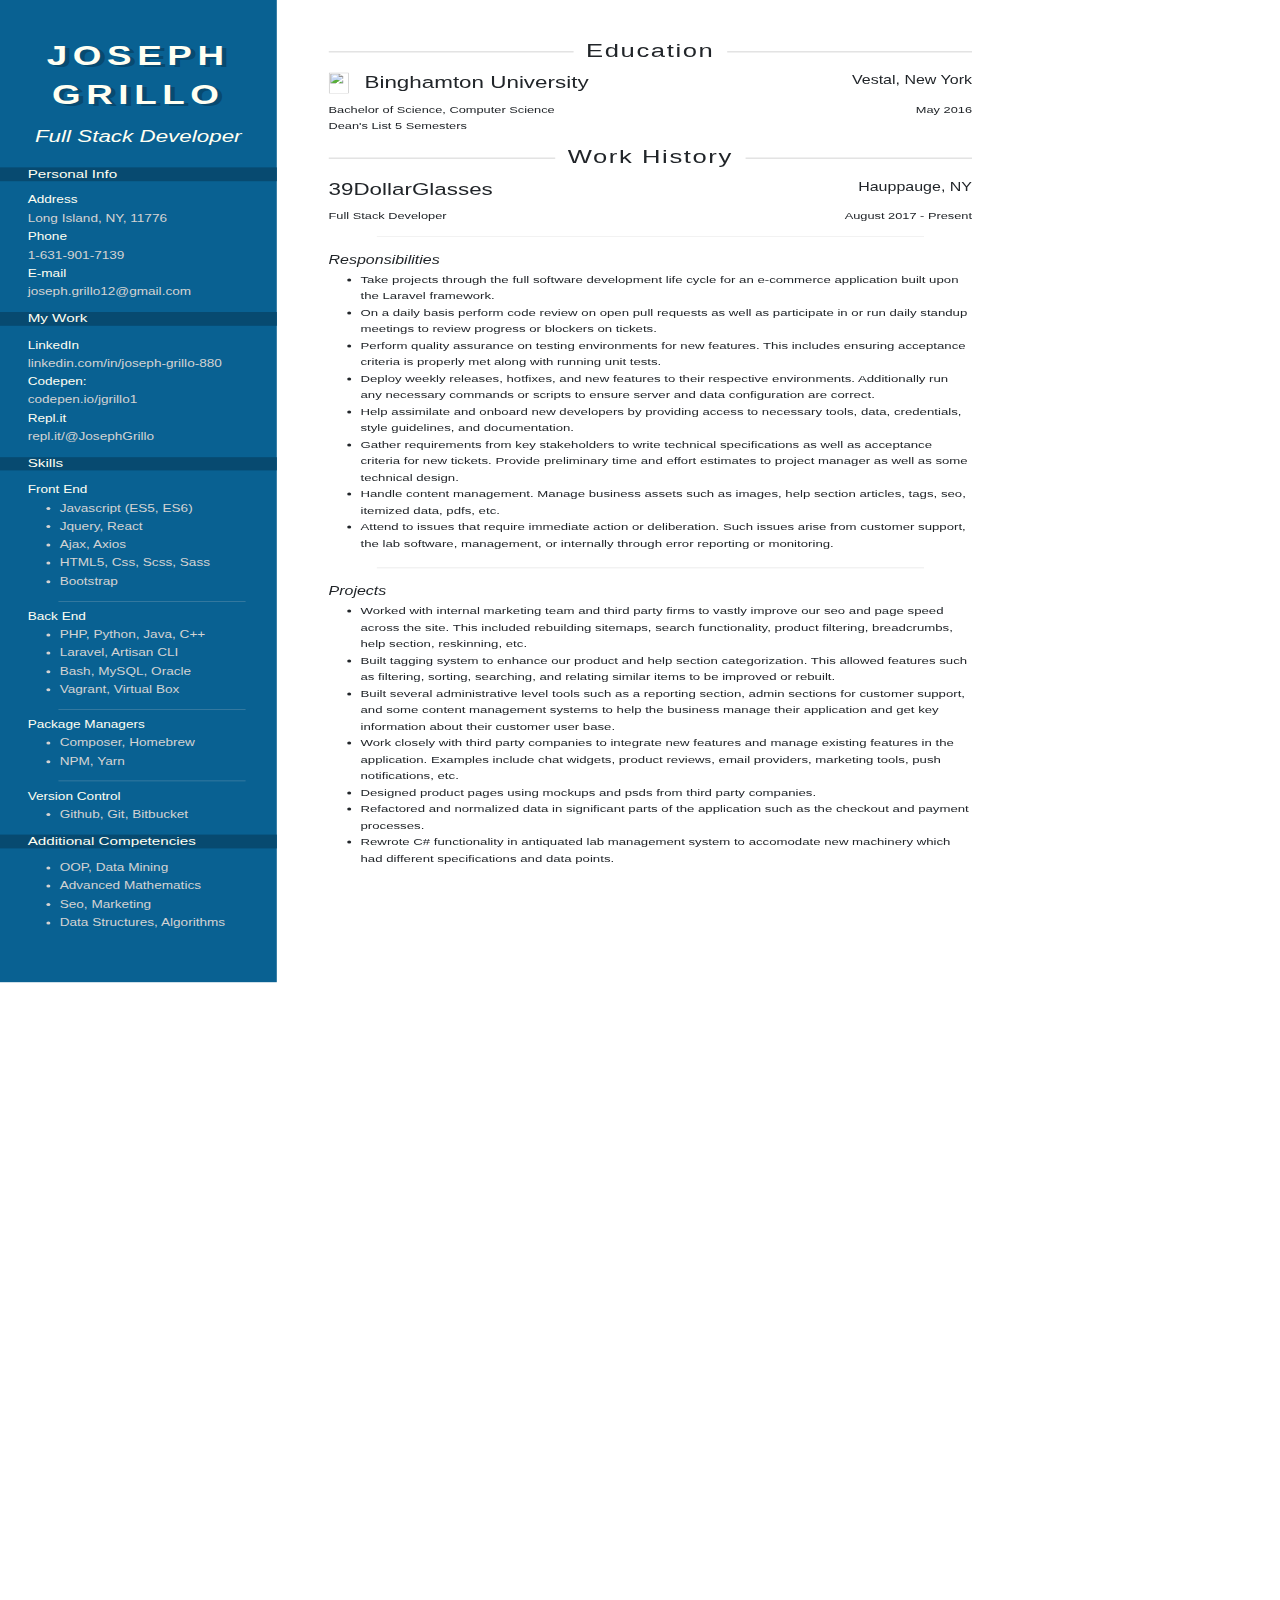
==== docs/index.html @ 46b4b8c8 "Move css folder within docs" ====
<head>
  <link rel="stylesheet" type="text/css" href="css/master.css">
  <link rel="stylesheet" href="https://cdnjs.cloudflare.com/ajax/libs/twitter-bootstrap/4.1.3/css/bootstrap.min.css"
</head>
<body>
  <div class="body">
    <!-- Thin Column -->
    <div class="info-column">
      <div class="info info--padding">
        <h2 class="info__title">Joseph</h2>
        <h2 class="info__title">Grillo</h2>
        <h3 class="info__description"><i>Full Stack Developer</i></h3>
      </div>

      <div class="info">
        <h6 class="info__header">Personal Info</h6>
        <div class="info__text">
          <h7>Address</h7>
          <br/>
          <h7 class="info__text--faded">Long Island, NY, 11776</h7>

          <br>
          <h7>Phone</h7>
          <br/>
          <h7 class="info__text--faded">1-631-901-7139</h7>

          <br>
          <h7>E-mail</h7>
          <br>
          <h7 class="info__text--faded">joseph.grillo12@gmail.com</h7>
        </div>
      </div>

      <div class="info">
        <!-- Need better name for this section -->
        <h6 class="info__header">My Work</h6>
        <div class="info__text">
          <h7>LinkedIn</h7>
          <br>
          <h7 class="info__text--faded">linkedin.com/in/joseph-grillo-880</h7>

          <br>
          <h7>Codepen: </h7>
          <br>
          <h7 class="info__text--faded">codepen.io/jgrillo1</h7>

          <br>
          <h7>Repl.it</h7>
          <br>
          <h7 class="info__text--faded">repl.it/@JosephGrillo</h7>
        </div>
      </div>

      <div class="info">
        <h6 class="info__header">Skills</h6>
        <div class="info__text">
          <!-- Front End -->
          <h7>Front End</h7>
          <ul>
            <li>Javascript (ES5, ES6)</li>
            <li>Jquery, React</li>
            <li>Ajax, Axios</li>
            <li>HTML5, Css, Scss, Sass</li>
            <li>Bootstrap</li>
          </ul>

          <hr class="info__hr">

          <!-- Back End -->
          <h7>Back End</h7>
          <ul>
            <li>PHP, Python, Java, C++</li>
            <li>Laravel, Artisan CLI</li>
            <li>Bash, MySQL, Oracle</li>
            <li>Vagrant, Virtual Box</li>
          </ul>

          <hr class="info__hr">

          <!-- Package Managers -->
          <h7>Package Managers</h7>
          <ul>
            <li>Composer, Homebrew</li>
            <li>NPM, Yarn</li>
          </ul>

          <hr class="info__hr">

          <!-- Version Control -->
          <h7>Version Control</h7>
          <ul>
            <li>Github, Git, Bitbucket</li>
          </ul>
        </div>
      </div>

      <div class="info">
        <h6 class="info__header">Additional Competencies</h6>
        <div class="info__text">
          <ul>
            <li>OOP, Data Mining</li>
            <li>Advanced Mathematics</li>
            <li>Seo, Marketing</li>
            <!-- <li>Agile, Scrum methodology</li> -->
            <li>Data Structures, Algorithms</li>
          </ul>
        </div>
      </div>

      <div class="info info--blank"></div>
    </div>

    <!-- Fat Column -->
    <div class="exp-column">
      <!-- Education -->
      <div class="exp">
        <h2 class="exp__title side-lines">Education</h2>
        <div class="exp__header row">
          <div class="col">
            <img src="https://image.flaticon.com/icons/png/512/49/49944.png" alt="">
            <h3>Binghamton University</h3>
          </div>
          <div class="col text-right">
            <h5>Vestal, New York</h5>
          </div>
        </div>

        <div class="exp__header row">
          <div class="col">
            <h6>Bachelor of Science, Computer Science</h6>
            <h6>Dean's List 5 Semesters</h6>
          </div>
          <div class="col text-right">
            <h6>May 2016</h6>
          </div>
        </div>
      </div>

      <!-- Work History -->
      <div class="exp">
        <h2 class="exp__title side-lines">Work History</h2>
        <div class="exp__header row">
          <div class="col">
            <h3>39DollarGlasses</h3>
          </div>
          <div class="col text-right">
            <h5>Hauppauge, NY</h5>
          </div>
        </div>
        <div class="exp__header row">
          <div class="col">
            <h6>Full Stack Developer</h6>
          </div>
          <div class="col text-right">
            <h6>August 2017 - Present</h6>
          </div>
        </div>

        <hr class="exp__hr">

        <div class="exp__header">
          <h5 class="italic">Responsibilities</h5>
          <ul class="exp__header--list">
            <li>
              Take projects through the full software development life cycle for
              an e-commerce application built upon the Laravel framework.
              <!-- Take projects for an e-commerce application through the full software
              development life cycle. -->
            </li>
            <li>
              On a daily basis perform code review on open pull requests as well
              as participate in or run daily standup meetings to review progress
              or blockers on tickets.
            </li>
            <li>
              Perform quality assurance on testing environments for new features.
              This includes ensuring acceptance criteria is properly met along
              with running unit tests.
            </li>
            <li>
              Deploy weekly releases, hotfixes, and new features to
              their respective environments. Additionally run any
              necessary commands or scripts to ensure server and data
              configuration are correct.

              <!-- Deploy new features to testing environments as well as weekly
              releases to the production environment. Additionally run any
              necessary commands or scripts to ensure server and data
              configuration are correct. -->
            </li>
            <li>
              Help assimilate and onboard new developers by providing access to
              necessary tools, data, credentials, style guidelines, and
              documentation.
            </li>
            <li>
              Gather requirements from key stakeholders to write technical
              specifications as well as acceptance criteria for new tickets.
              Provide preliminary time and effort estimates to project manager
              as well as some technical design.
            </li>
            <li>
              Handle content management. Manage business assets such as images,
              help section articles, tags, seo, itemized data, pdfs, etc.
            </li>
            <li>
              Attend to issues that require immediate action or
              deliberation. Such issues arise from customer support,
              the lab software, management, or internally through
              error reporting or monitoring.
            </li>
          </ul>

          <hr class="exp__hr">
        </div>

        <div class="exp__header">
          <h5 class="italic">Projects</h5>
          <ul class="exp__header--list">
            <li>
              Worked with internal marketing team and third party firms
              to vastly improve our seo and page speed across the site. This
              included rebuilding sitemaps, search functionality, product
              filtering, breadcrumbs, help section, reskinning, etc.
            </li>
            <li>
              Built tagging system to enhance our product and help section
              categorization. This allowed features such as filtering,
              sorting, searching, and relating similar items to be improved or rebuilt.
              <!-- Built tagging system to enhance our product and help section categorization.
              This allowed finding similar items, filtering, searching, and sorting features to be improved or rebuilt. -->
            </li>
            <li>
              Built several administrative level tools such as a reporting
              section, admin sections for customer support, and some content
              management systems to help the business manage their application
              and get key information about their customer user base.
            </li>
            <li>
              Work closely with third party companies to integrate new features
              and manage existing features in the application. Examples include
              chat widgets, product reviews, email providers, marketing tools,
              push notifications, etc.
            </li>
            <li>
              Designed product pages using mockups and psds from third party companies.
            </li>
            <li>
              Refactored and normalized data in significant parts of the application
              such as the checkout and payment processes.
            </li>
            <li>
              Rewrote C# functionality in antiquated lab management system to
              accomodate new machinery which had different specifications and
              data points.
            </li>
          </ul>
        </div>

      </div>
    </div>
  </div>
</body>
---- docs/css/master.css ----
.body {
  transform: scale(0.8, 0.6);
  transform-origin: 0 0; }

.faded-border {
  border-color: #D3D3D3;
  opacity: .35; }

.lt-sp-2 {
  letter-spacing: 2px; }

img {
  width: 25px;
  height: 35px;
  float: left;
  margin-right: 20px; }

.underline {
  border-bottom: 1px solid #D3D3D3; }

.italic {
  font-style: italic; }

.info__text > ul {
  color: #D3D3D3; }

.info-column {
  background-color: #096192;
  padding: 65px 0px;
  width: 27%;
  float: left; }

.info {
  color: #fffff2; }
  .info--padding {
    padding-bottom: 10px; }
  .info__header {
    background-color: #074a70;
    padding-left: 10%;
    margin-top: 10px;
    font-size: 19px; }
  .info__text {
    padding-left: 10%;
    line-height: 1.8;
    margin: 17.5px 0;
    font-size: 17px; }
    .info__text--faded {
      color: #D3D3D3; }
  .info__hr {
    margin-top: 10.5px;
    margin-bottom: 10.5px;
    width: 75%;
    border-color: #D3D3D3;
    opacity: .35; }
  .info__title {
    letter-spacing: 7px;
    font-size: 46px;
    font-weight: 550;
    text-shadow: 6px 4px #074a70;
    margin-bottom: 10px;
    text-align: center;
    text-transform: uppercase; }
  .info__description {
    text-align: center;
    margin-top: 25px;
    margin-bottom: 15px; }

.exp-column {
  padding: 65px 65px 55px;
  width: 73%;
  float: right; }

.exp {
  padding-bottom: 15px; }
  .exp__title {
    letter-spacing: 2px; }
  .exp__header {
    padding: 10px 0 0; }
    .exp__header--list {
      line-height: 27.5px;
      font-size: 16.5px;
      padding-bottom: 10px; }
  .exp__hr {
    width: 85%; }

.side-lines {
  overflow: hidden;
  text-align: center; }

.side-lines:before,
.side-lines:after {
  background-color: #333;
  content: "";
  display: inline-block;
  height: 1px;
  position: relative;
  vertical-align: middle;
  width: 75%;
  opacity: .35; }

.side-lines:before {
  right: 0.5em;
  margin-left: -50%; }

.side-lines:after {
  left: 0.5em;
  margin-right: -50%; }
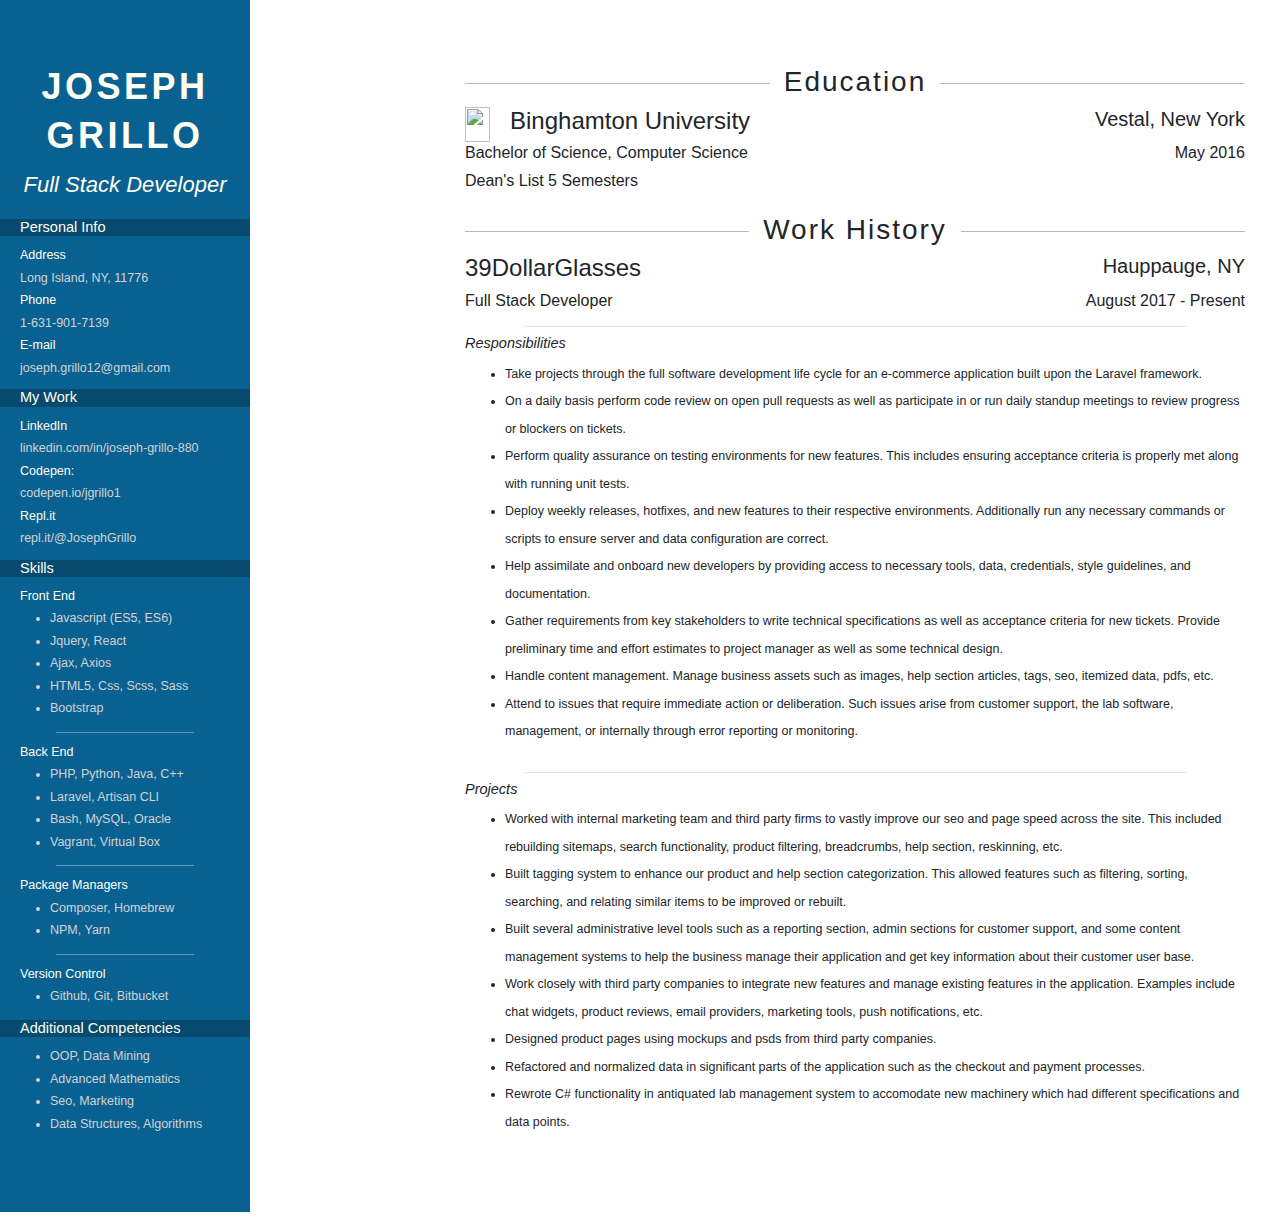
==== commit 46172971: "First attempt at shrinking" ====
--- a/docs/index.html
+++ b/docs/index.html
@@ -53,8 +53,9 @@
 
       <div class="info">
         <h6 class="info__header">Skills</h6>
-        <div class="info__text">
-          <!-- Front End -->
+
+        <!-- Front End -->
+        <div class="info__text">
           <h7>Front End</h7>
           <ul>
             <li>Javascript (ES5, ES6)</li>
@@ -63,10 +64,12 @@
             <li>HTML5, Css, Scss, Sass</li>
             <li>Bootstrap</li>
           </ul>
-
-          <hr class="info__hr">
-
-          <!-- Back End -->
+        </div>
+
+        <hr class="info__hr">
+
+        <!-- Back End -->
+        <div class="info__text">
           <h7>Back End</h7>
           <ul>
             <li>PHP, Python, Java, C++</li>
@@ -74,19 +77,23 @@
             <li>Bash, MySQL, Oracle</li>
             <li>Vagrant, Virtual Box</li>
           </ul>
-
-          <hr class="info__hr">
-
-          <!-- Package Managers -->
+        </div>
+
+        <hr class="info__hr">
+
+        <!-- Package Managers -->
+        <div class="info__text">
           <h7>Package Managers</h7>
           <ul>
             <li>Composer, Homebrew</li>
             <li>NPM, Yarn</li>
           </ul>
-
-          <hr class="info__hr">
-
-          <!-- Version Control -->
+        </div>
+
+        <hr class="info__hr">
+
+        <!-- Version Control -->
+        <div class="info__text">
           <h7>Version Control</h7>
           <ul>
             <li>Github, Git, Bitbucket</li>
@@ -118,7 +125,7 @@
         <div class="exp__header row">
           <div class="col">
             <img src="https://image.flaticon.com/icons/png/512/49/49944.png" alt="">
-            <h3>Binghamton University</h3>
+            <h4>Binghamton University</h4>
           </div>
           <div class="col text-right">
             <h5>Vestal, New York</h5>
@@ -141,7 +148,7 @@
         <h2 class="exp__title side-lines">Work History</h2>
         <div class="exp__header row">
           <div class="col">
-            <h3>39DollarGlasses</h3>
+            <h4>39DollarGlasses</h4>
           </div>
           <div class="col text-right">
             <h5>Hauppauge, NY</h5>
--- a/docs/css/master.css
+++ b/docs/css/master.css
@@ -1,7 +1,3 @@
-.body {
-  transform: scale(0.8, 0.6);
-  transform-origin: 0 0; }
-
 .faded-border {
   border-color: #D3D3D3;
   opacity: .35; }
@@ -27,7 +23,7 @@
 .info-column {
   background-color: #096192;
   padding: 65px 0px;
-  width: 27%;
+  width: 250px;
   float: left; }
 
 .info {
@@ -36,52 +32,60 @@
     padding-bottom: 10px; }
   .info__header {
     background-color: #074a70;
-    padding-left: 10%;
+    padding-left: 8%;
     margin-top: 10px;
-    font-size: 19px; }
+    font-size: 14.5px; }
   .info__text {
-    padding-left: 10%;
+    padding-left: 8%;
     line-height: 1.8;
-    margin: 17.5px 0;
-    font-size: 17px; }
+    margin: 8px 0;
+    font-size: 12.5px; }
     .info__text--faded {
       color: #D3D3D3; }
+    .info__text > ul {
+      margin-bottom: 12px;
+      padding-inline-start: 30px; }
   .info__hr {
-    margin-top: 10.5px;
-    margin-bottom: 10.5px;
-    width: 75%;
-    border-color: #D3D3D3;
+    margin-top: 6px;
+    margin-bottom: 6px;
+    width: 55%;
+    border-color: white;
     opacity: .35; }
   .info__title {
-    letter-spacing: 7px;
-    font-size: 46px;
+    letter-spacing: 3.5px;
+    font-size: 36px;
     font-weight: 550;
-    text-shadow: 6px 4px #074a70;
-    margin-bottom: 10px;
+    margin-bottom: 6px;
     text-align: center;
     text-transform: uppercase; }
   .info__description {
+    font-size: 22px;
     text-align: center;
-    margin-top: 25px;
-    margin-bottom: 15px; }
+    margin: 15px 0 0; }
 
 .exp-column {
-  padding: 65px 65px 55px;
-  width: 73%;
+  padding: 65px 35px 55px;
+  width: 850px;
   float: right; }
 
 .exp {
   padding-bottom: 15px; }
+  .exp > h2 {
+    font-size: 28px; }
   .exp__title {
     letter-spacing: 2px; }
-  .exp__header {
-    padding: 10px 0 0; }
-    .exp__header--list {
-      line-height: 27.5px;
-      font-size: 16.5px;
-      padding-bottom: 10px; }
+  .exp__header > col > h3 {
+    font-size: 24px; }
+  .exp__header > h5 {
+    font-size: 14.5px; }
+  .exp__header--list {
+    line-height: 27.5px;
+    font-size: 12.5px;
+    padding-bottom: 10px; }
   .exp__hr {
-    width: 85%; }
+    width: 85%;
+    margin-top: 8px;
+    margin-bottom: 8px; }
 
 .side-lines {
   overflow: hidden;
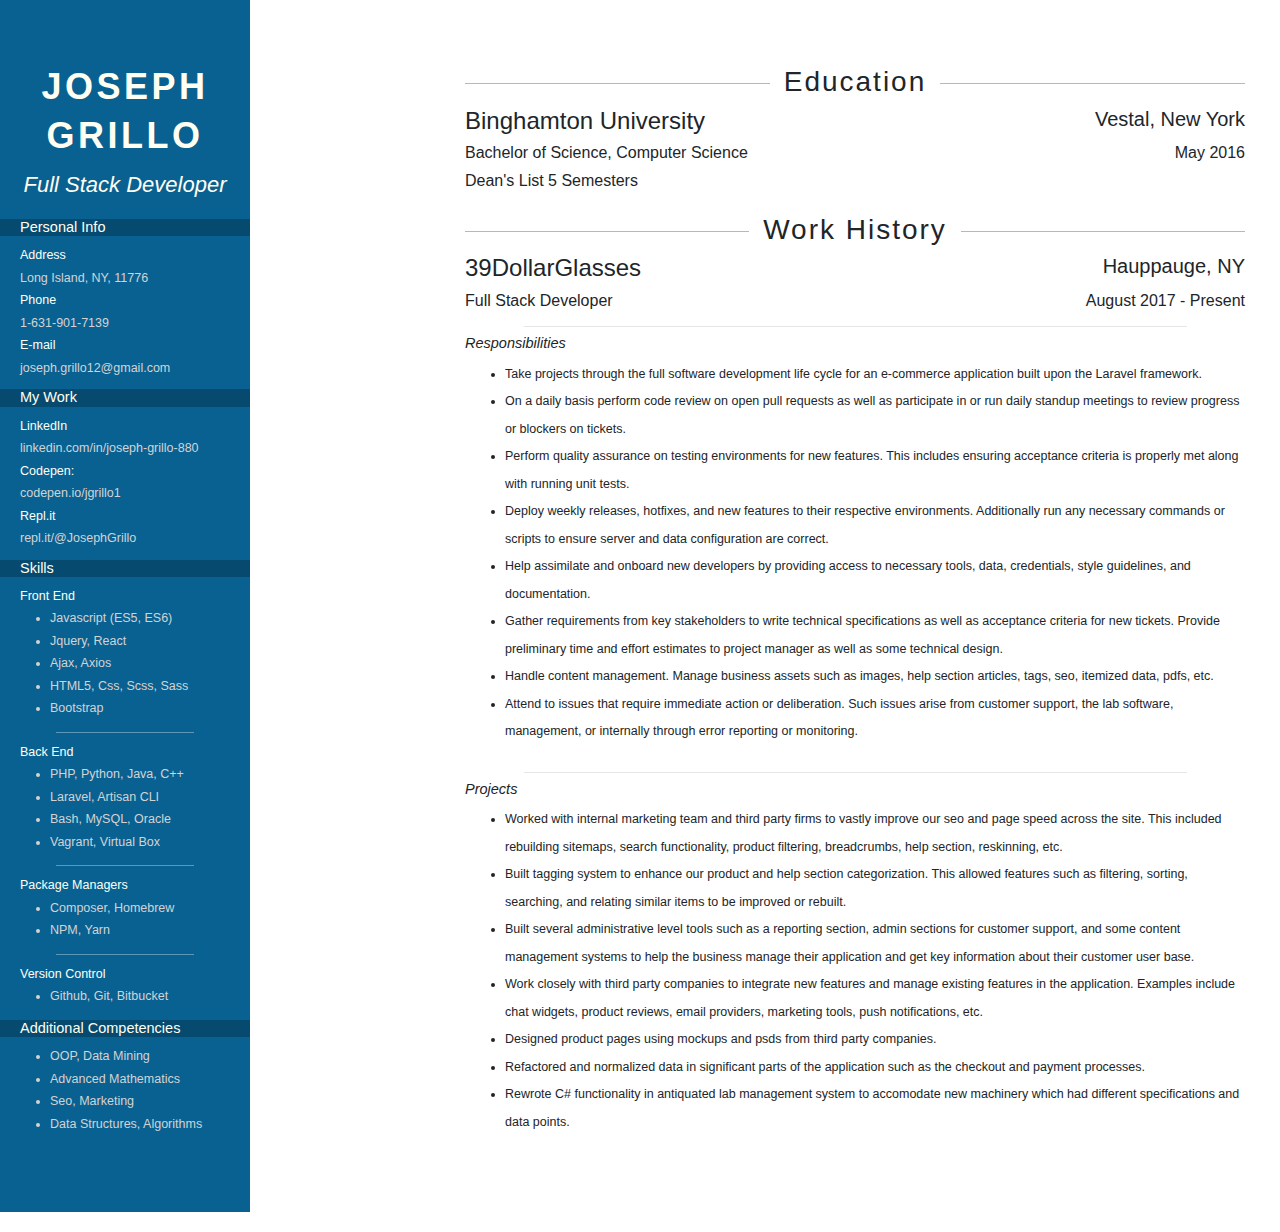
==== commit 7b94f008: "Remove image" ====
--- a/docs/index.html
+++ b/docs/index.html
@@ -124,7 +124,6 @@
         <h2 class="exp__title side-lines">Education</h2>
         <div class="exp__header row">
           <div class="col">
-            <img src="https://image.flaticon.com/icons/png/512/49/49944.png" alt="">
             <h4>Binghamton University</h4>
           </div>
           <div class="col text-right">
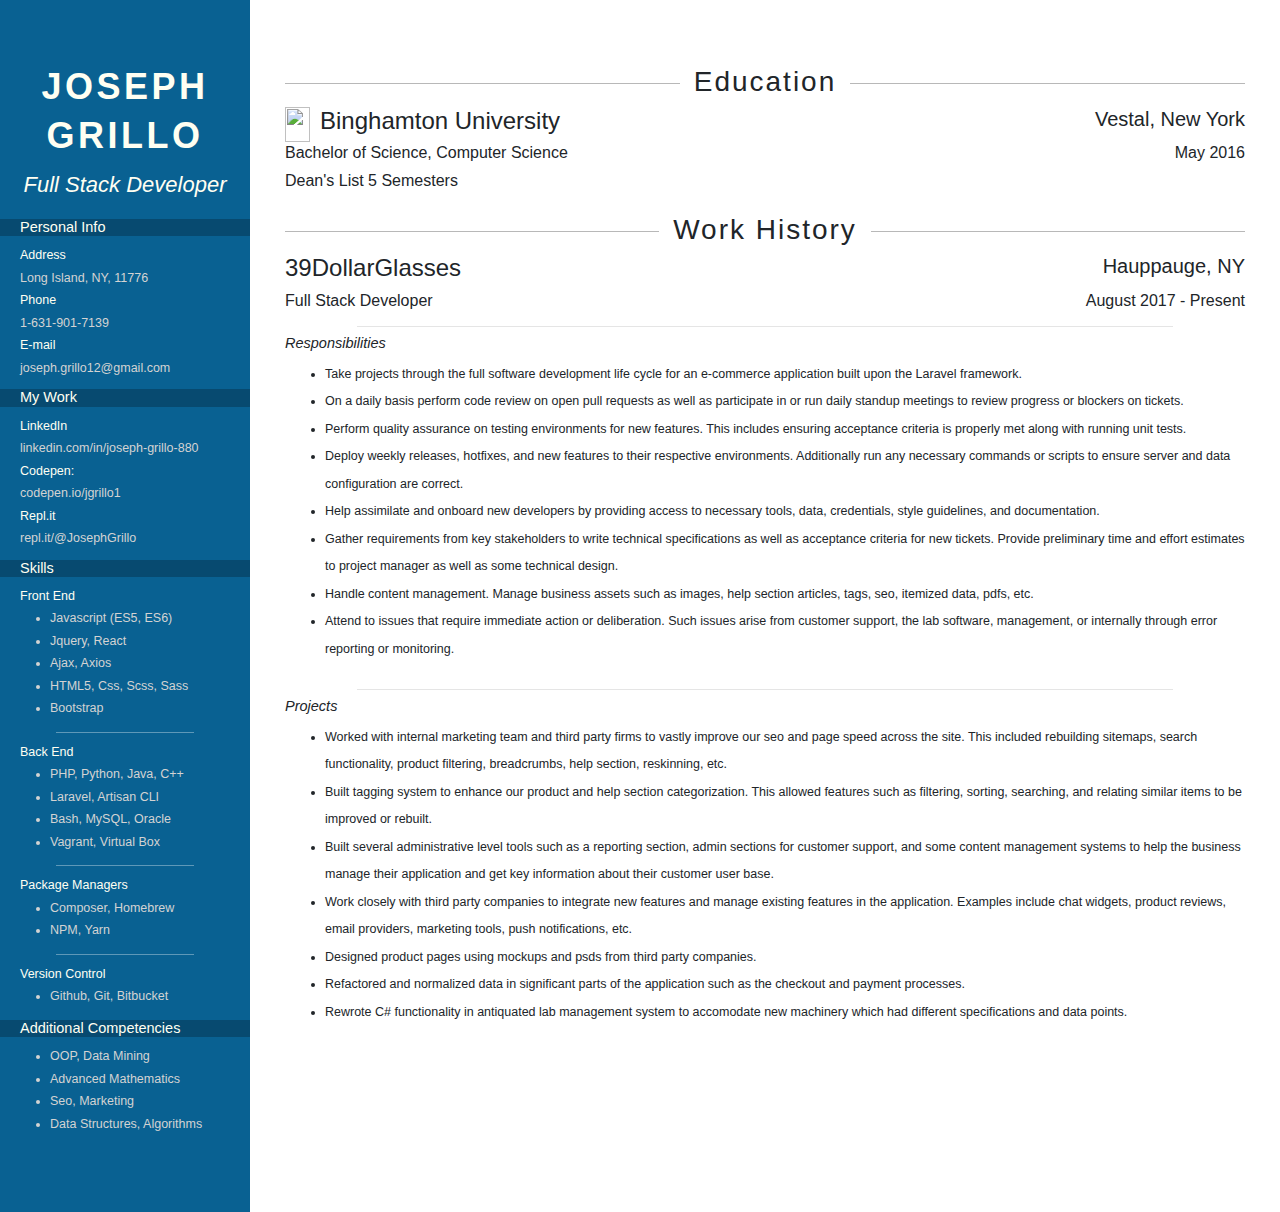
==== commit c1789d10: "Readd image remove some margin" ====
--- a/docs/index.html
+++ b/docs/index.html
@@ -124,6 +124,7 @@
         <h2 class="exp__title side-lines">Education</h2>
         <div class="exp__header row">
           <div class="col">
+            <img src="https://image.flaticon.com/icons/png/512/49/49944.png" alt="">
             <h4>Binghamton University</h4>
           </div>
           <div class="col text-right">
--- a/docs/css/master.css
+++ b/docs/css/master.css
@@ -1,3 +1,6 @@
+.body {
+  display: flex; }
+
 .faded-border {
   border-color: #D3D3D3;
   opacity: .35; }
@@ -9,7 +12,7 @@
   width: 25px;
   height: 35px;
   float: left;
-  margin-right: 20px; }
+  margin-right: 10px; }
 
 .underline {
   border-bottom: 1px solid #D3D3D3; }
@@ -23,8 +26,7 @@
 .info-column {
   background-color: #096192;
   padding: 65px 0px;
-  width: 250px;
-  float: left; }
+  width: 250px; }
 
 .info {
   color: #fffff2; }
@@ -65,8 +67,7 @@
 
 .exp-column {
   padding: 65px 35px 55px;
-  width: 850px;
-  float: right; }
+  flex: 1; }
 
 .exp {
   padding-bottom: 15px; }
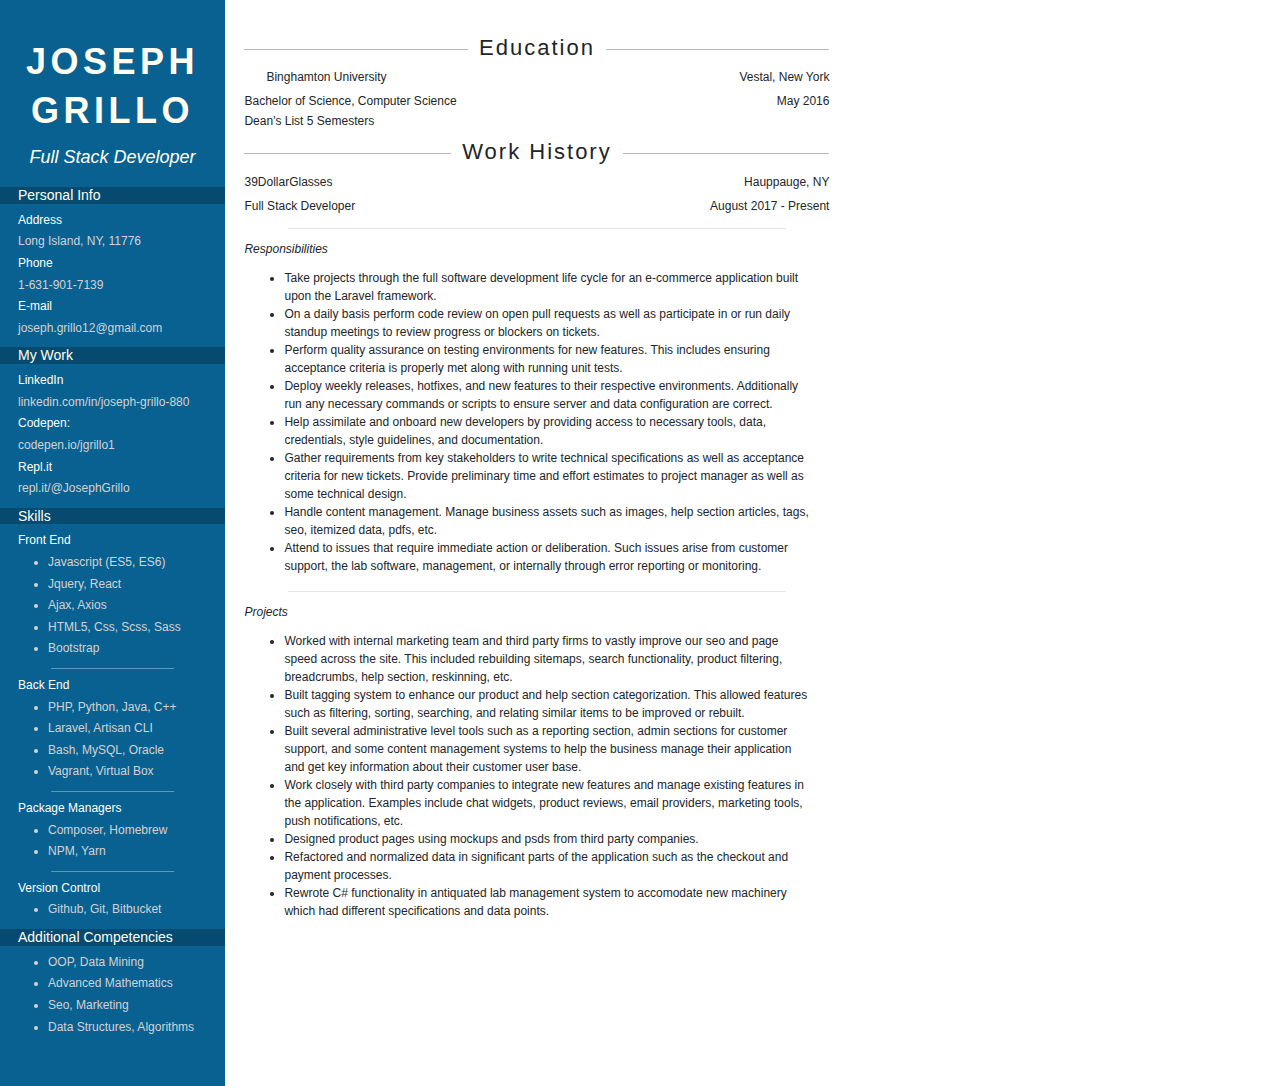
==== commit 37871ae8: "Further tweaks to prevent line wrap on cols" ====
--- a/docs/index.html
+++ b/docs/index.html
@@ -123,21 +123,21 @@
       <div class="exp">
         <h2 class="exp__title side-lines">Education</h2>
         <div class="exp__header row">
-          <div class="col">
+          <div class="col-sm-6">
             <img src="https://image.flaticon.com/icons/png/512/49/49944.png" alt="">
             <h4>Binghamton University</h4>
           </div>
-          <div class="col text-right">
+          <div class="col-sm-6 text-right">
             <h5>Vestal, New York</h5>
           </div>
         </div>
 
         <div class="exp__header row">
-          <div class="col">
+          <div class="col-sm-6">
             <h6>Bachelor of Science, Computer Science</h6>
             <h6>Dean's List 5 Semesters</h6>
           </div>
-          <div class="col text-right">
+          <div class="col-sm-6 text-right">
             <h6>May 2016</h6>
           </div>
         </div>
--- a/docs/css/master.css
+++ b/docs/css/master.css
@@ -1,6 +1,3 @@
-.body {
-  display: flex; }
-
 .faded-border {
   border-color: #D3D3D3;
   opacity: .35; }
@@ -9,10 +6,10 @@
   letter-spacing: 2px; }
 
 img {
-  width: 25px;
-  height: 35px;
+  width: 16px;
+  height: 18px;
   float: left;
-  margin-right: 10px; }
+  margin-right: 6px; }
 
 .underline {
   border-bottom: 1px solid #D3D3D3; }
@@ -25,27 +22,30 @@
 
 .info-column {
   background-color: #096192;
-  padding: 65px 0px;
-  width: 250px; }
+  padding: 40px 0px;
+  width: 225px;
+  display: inline-block; }
 
 .info {
   color: #fffff2; }
+  .info > h6 {
+    margin-bottom: 6px; }
   .info--padding {
     padding-bottom: 10px; }
   .info__header {
     background-color: #074a70;
     padding-left: 8%;
-    margin-top: 10px;
-    font-size: 14.5px; }
+    margin-top: 8px;
+    font-size: 14px; }
   .info__text {
     padding-left: 8%;
     line-height: 1.8;
-    margin: 8px 0;
-    font-size: 12.5px; }
+    margin: 4px 0;
+    font-size: 12px; }
     .info__text--faded {
       color: #D3D3D3; }
     .info__text > ul {
-      margin-bottom: 12px;
+      margin-bottom: 8px;
       padding-inline-start: 30px; }
   .info__hr {
     margin-top: 6px;
@@ -54,39 +54,47 @@
     border-color: white;
     opacity: .35; }
   .info__title {
-    letter-spacing: 3.5px;
+    letter-spacing: 4.5px;
     font-size: 36px;
     font-weight: 550;
     margin-bottom: 6px;
     text-align: center;
     text-transform: uppercase; }
   .info__description {
-    font-size: 22px;
+    font-size: 18px;
     text-align: center;
     margin: 15px 0 0; }
 
 .exp-column {
-  padding: 65px 35px 55px;
-  flex: 1; }
+  margin: 35px 15px;
+  width: 585px;
+  display: inline-block;
+  vertical-align: top; }
 
 .exp {
-  padding-bottom: 15px; }
+  padding-bottom: 6px; }
   .exp > h2 {
-    font-size: 28px; }
+    font-size: 22px; }
   .exp__title {
     letter-spacing: 2px; }
-  .exp__header > col > h3 {
-    font-size: 24px; }
+  .exp__header > div > h4,
+  .exp__header > div > h5,
+  .exp__header > div > h6,
   .exp__header > h5 {
-    font-size: 14.5px; }
+    font-size: 12px;
+    line-height: 16px; }
+  .exp__header > h5 {
+    margin-bottom: 12px; }
+  .exp__header > div > h6 {
+    margin-bottom: 4px; }
   .exp__header--list {
-    line-height: 27.5px;
-    font-size: 12.5px;
-    padding-bottom: 10px; }
+    font-size: 12px;
+    line-height: 18px;
+    padding-right: 15px; }
   .exp__hr {
     width: 85%;
-    margin-top: 8px;
-    margin-bottom: 8px; }
+    margin-top: 10px;
+    margin-bottom: 12px; }
 
 .side-lines {
   overflow: hidden;
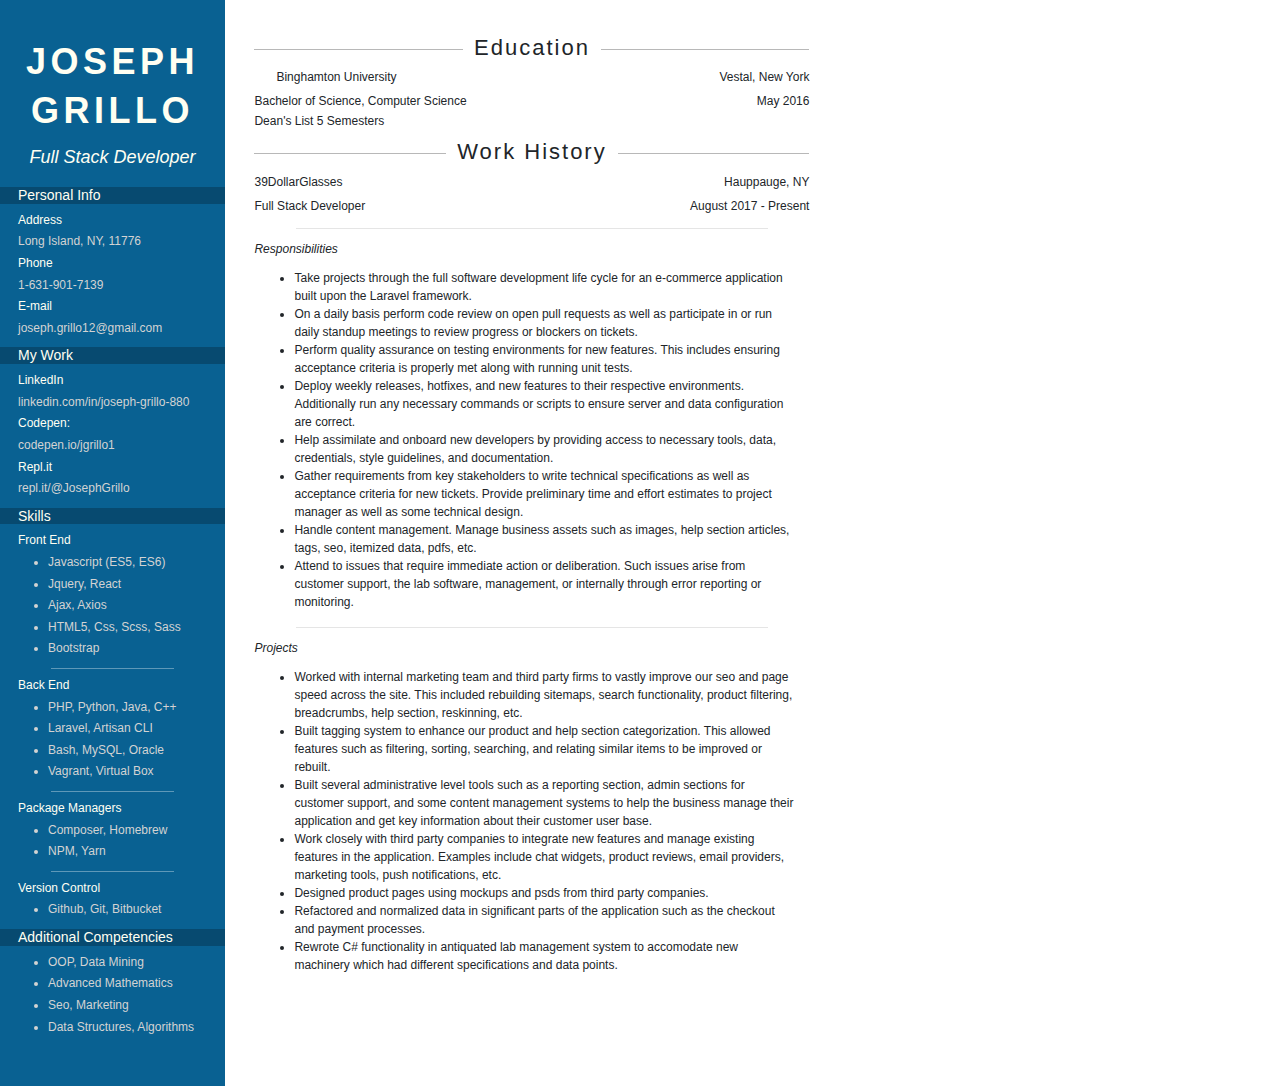
==== commit 28b813a4: "Use containers" ====
--- a/docs/index.html
+++ b/docs/index.html
@@ -120,7 +120,7 @@
     <!-- Fat Column -->
     <div class="exp-column">
       <!-- Education -->
-      <div class="exp">
+      <div class="exp container">
         <h2 class="exp__title side-lines">Education</h2>
         <div class="exp__header row">
           <div class="col-sm-6">
@@ -144,7 +144,7 @@
       </div>
 
       <!-- Work History -->
-      <div class="exp">
+      <div class="exp container">
         <h2 class="exp__title side-lines">Work History</h2>
         <div class="exp__header row">
           <div class="col">
--- a/docs/css/master.css
+++ b/docs/css/master.css
@@ -66,7 +66,7 @@
     margin: 15px 0 0; }
 
 .exp-column {
-  margin: 35px 15px;
+  margin: 35px 10px;
   width: 585px;
   display: inline-block;
   vertical-align: top; }
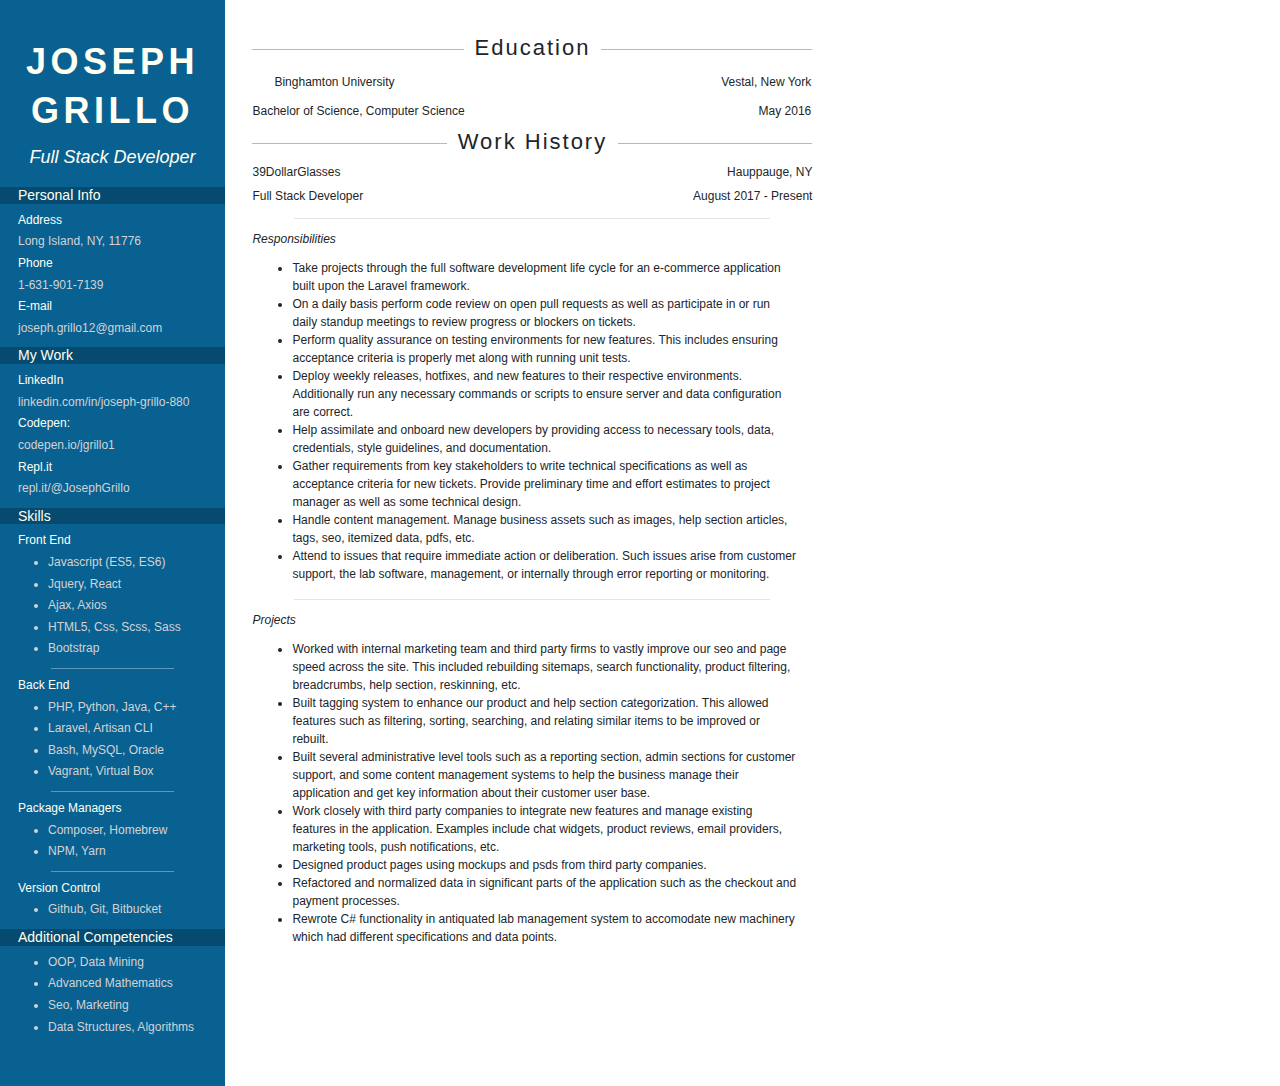
==== commit ee51144d: "Use inline-blocks" ====
--- a/docs/index.html
+++ b/docs/index.html
@@ -122,22 +122,22 @@
       <!-- Education -->
       <div class="exp container">
         <h2 class="exp__title side-lines">Education</h2>
-        <div class="exp__header row">
-          <div class="col-sm-6">
+        <div class="exp__header">
+          <div class="d-inline-block" style="width:50%;">
             <img src="https://image.flaticon.com/icons/png/512/49/49944.png" alt="">
             <h4>Binghamton University</h4>
           </div>
-          <div class="col-sm-6 text-right">
+          <div class="d-inline-block text-right" style="width:49%;">
             <h5>Vestal, New York</h5>
           </div>
         </div>
 
-        <div class="exp__header row">
-          <div class="col-sm-6">
+        <div class="exp__header">
+          <div class="d-inline-block" style="width:50%;">
             <h6>Bachelor of Science, Computer Science</h6>
-            <h6>Dean's List 5 Semesters</h6>
-          </div>
-          <div class="col-sm-6 text-right">
+            <!-- <h6>Dean's List 5 Semesters</h6> -->
+          </div>
+          <div class="d-inline-block text-right" style="width:49%;">
             <h6>May 2016</h6>
           </div>
         </div>
--- a/docs/css/master.css
+++ b/docs/css/master.css
@@ -66,8 +66,8 @@
     margin: 15px 0 0; }
 
 .exp-column {
-  margin: 35px 10px;
-  width: 585px;
+  margin: 35px 8px;
+  width: 590px;
   display: inline-block;
   vertical-align: top; }
 
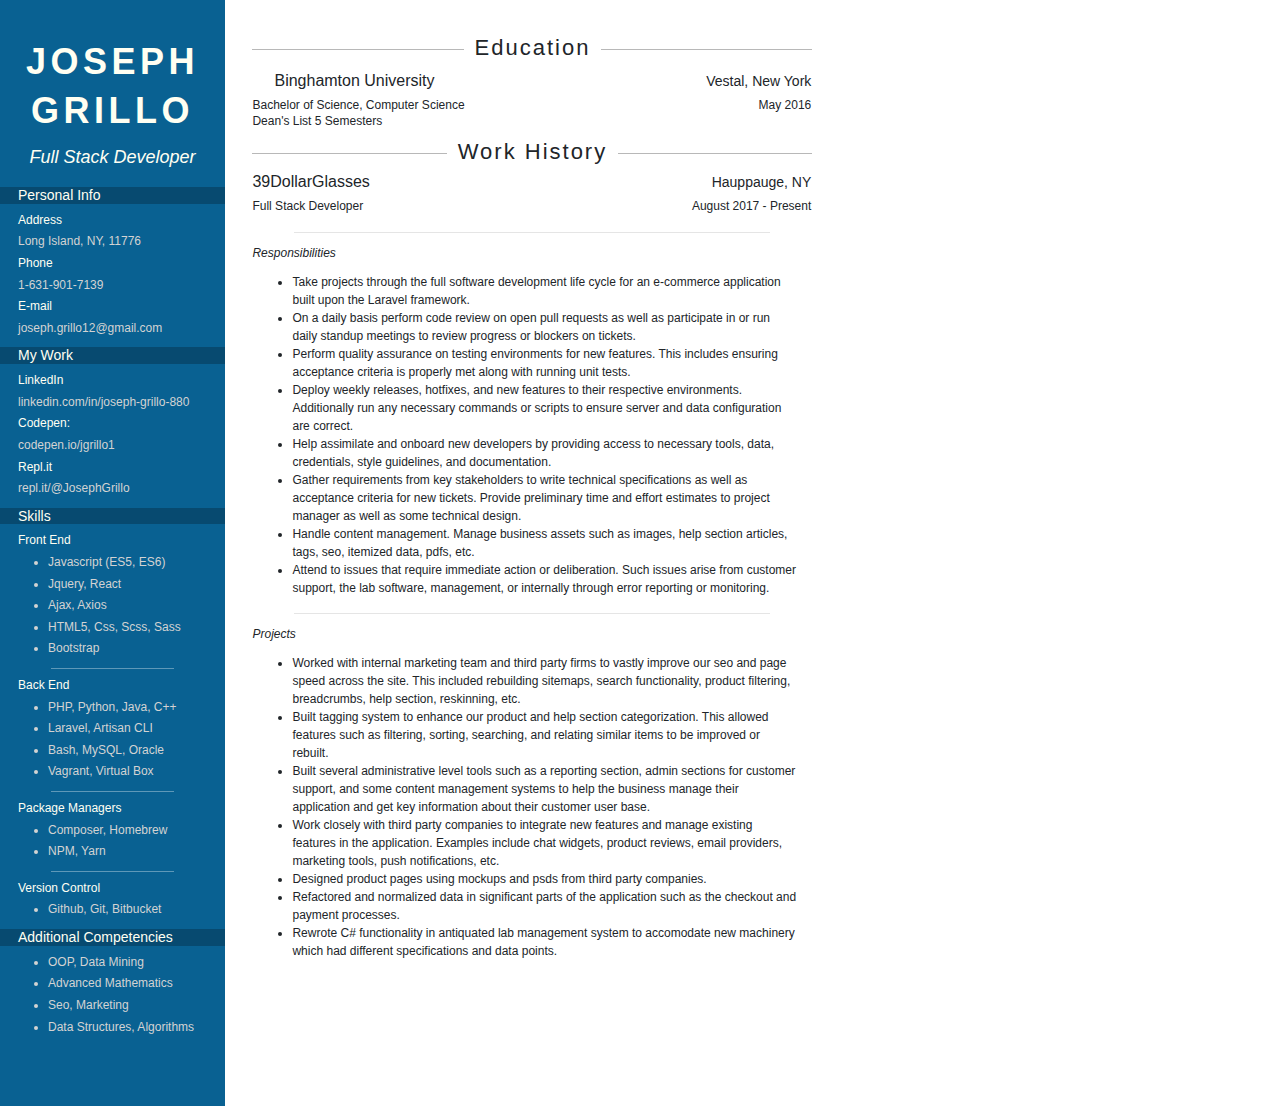
==== commit b68dca51: "Readjust font sizes Last changes worked in printing on same line. Lets adjust font sizes back to wha" ====
--- a/docs/index.html
+++ b/docs/index.html
@@ -133,11 +133,11 @@
         </div>
 
         <div class="exp__header">
-          <div class="d-inline-block" style="width:50%;">
-            <h6>Bachelor of Science, Computer Science</h6>
-            <!-- <h6>Dean's List 5 Semesters</h6> -->
-          </div>
-          <div class="d-inline-block text-right" style="width:49%;">
+          <div class="d-inline-block" style="width:50%;vertical-align:top;">
+            <h6 style="margin-bottom: 0px;">Bachelor of Science, Computer Science</h6>
+            <h6>Dean's List 5 Semesters</h6>
+          </div>
+          <div class="d-inline-block text-right" style="width:49%; vertical-align:top;">
             <h6>May 2016</h6>
           </div>
         </div>
@@ -146,19 +146,20 @@
       <!-- Work History -->
       <div class="exp container">
         <h2 class="exp__title side-lines">Work History</h2>
-        <div class="exp__header row">
-          <div class="col">
+        <div class="exp__header">
+          <div class="d-inline-block" style="width:50%;vertical-align:top;">
             <h4>39DollarGlasses</h4>
           </div>
-          <div class="col text-right">
+          <div class="d-inline-block text-right" style="width:49%; vertical-align:top;">
             <h5>Hauppauge, NY</h5>
           </div>
         </div>
-        <div class="exp__header row">
-          <div class="col">
+
+        <div class="exp__header">
+          <div class="d-inline-block" style="width:50%;vertical-align:top;">
             <h6>Full Stack Developer</h6>
           </div>
-          <div class="col text-right">
+          <div class="d-inline-block text-right" style="width:49%; vertical-align:top;">
             <h6>August 2017 - Present</h6>
           </div>
         </div>
--- a/docs/css/master.css
+++ b/docs/css/master.css
@@ -22,7 +22,7 @@
 
 .info-column {
   background-color: #096192;
-  padding: 40px 0px;
+  padding: 40px 0px 60px;
   width: 225px;
   display: inline-block; }
 
@@ -81,11 +81,16 @@
   .exp__header > div > h5,
   .exp__header > div > h6,
   .exp__header > h5 {
+    line-height: 16px; }
+  .exp__header > div > h4 {
+    font-size: 16px; }
+  .exp__header > div > h5 {
+    font-size: 14px; }
+  .exp__header > h5 {
     font-size: 12px;
-    line-height: 16px; }
-  .exp__header > h5 {
     margin-bottom: 12px; }
   .exp__header > div > h6 {
+    font-size: 12px;
     margin-bottom: 4px; }
   .exp__header--list {
     font-size: 12px;
